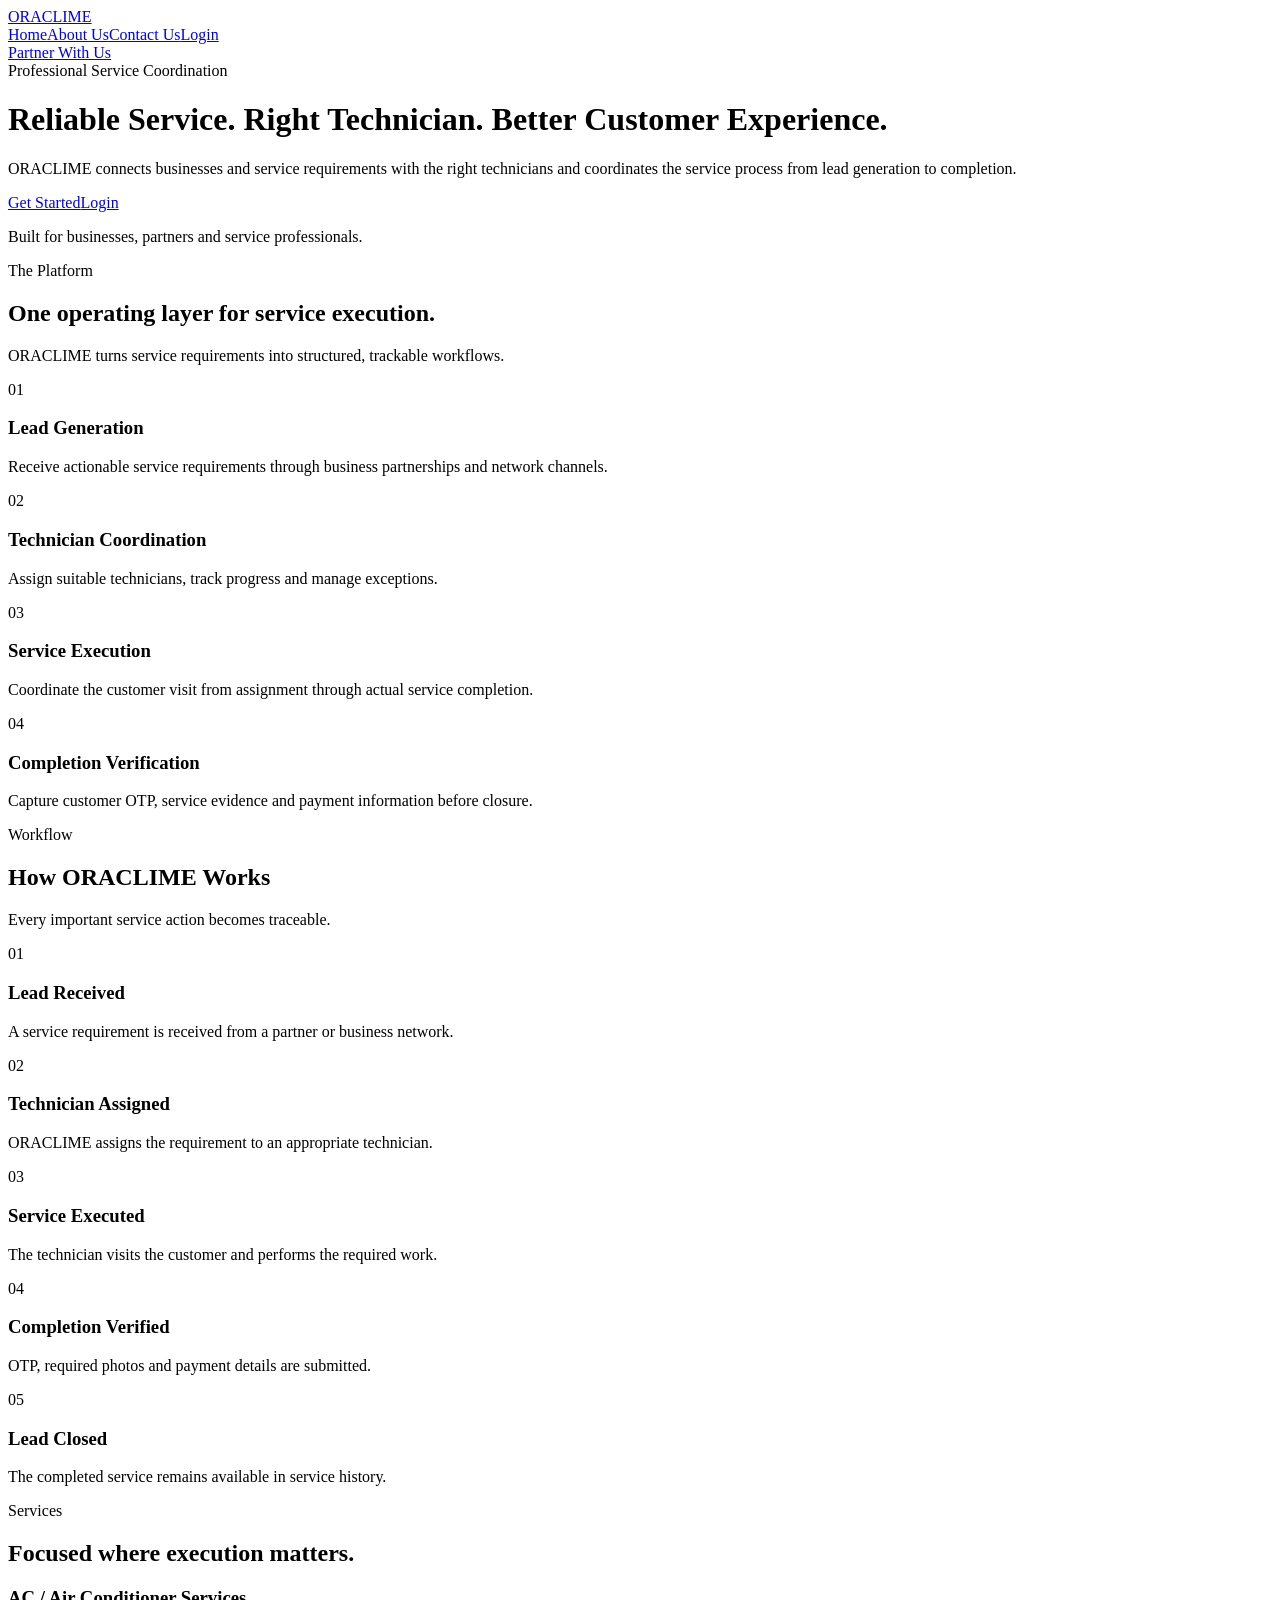
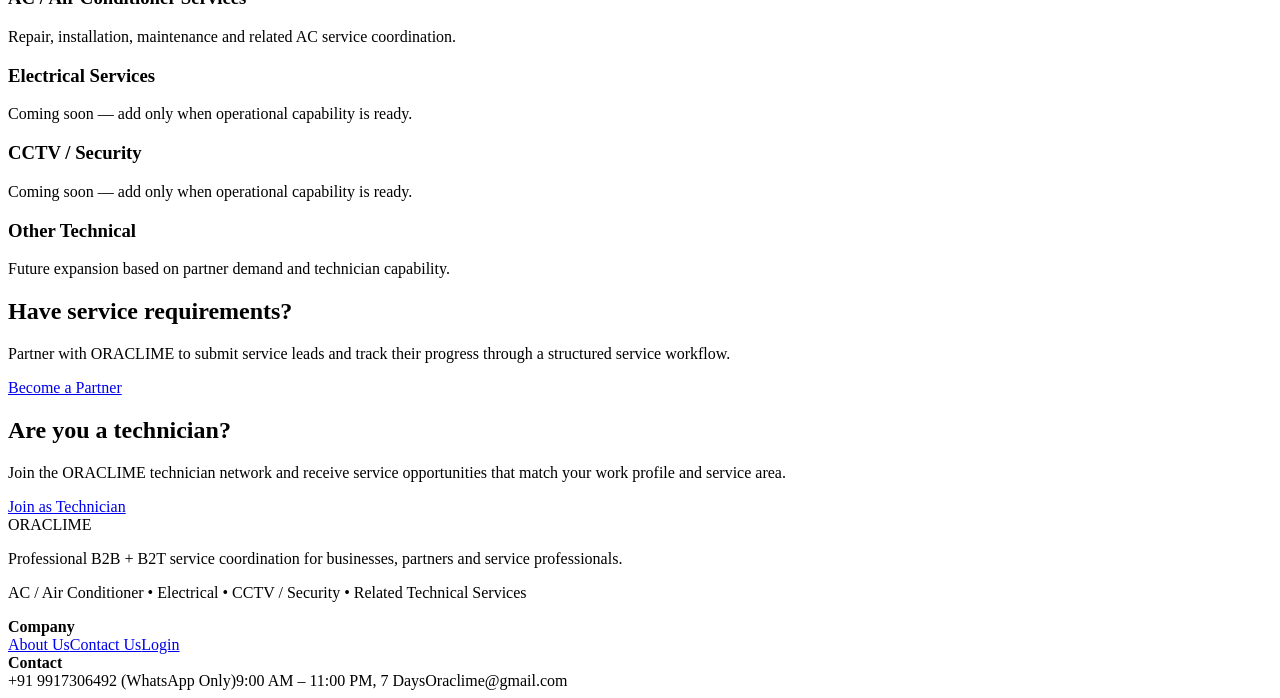
==== index.html @ 682b7653 "Add files via upload" ====
<!doctype html><html lang="en"><head><meta charset="utf-8"><meta name="viewport" content="width=device-width,initial-scale=1"><title>ORACLIME — Professional Service Coordination</title><link rel="stylesheet" href="assets/style.css"></head><body><div class="navwrap"><div class="container nav">
<a class="logo" href="index.html">ORACLIME</a>
<div class="navlinks">
<a href="index.html">Home</a><a href="about.html">About Us</a><a href="contact.html">Contact Us</a><a href="login.html">Login</a>
</div><a class="navcta" href="contact.html">Partner With Us</a>
</div></div>
<header class="hero"><div class="container"><div class="eyebrow">Professional Service Coordination</div><h1>Reliable Service. Right Technician. Better Customer Experience.</h1><p>ORACLIME connects businesses and service requirements with the right technicians and coordinates the service process from lead generation to completion.</p><div class="actions"><a class="btn primary" href="contact.html">Get Started</a><a class="btn secondary" href="login.html">Login</a></div><p class="small">Built for businesses, partners and service professionals.</p></div></header>
<section><div class="container"><div class="sectionhead"><div class="eyebrow">The Platform</div><h2>One operating layer for service execution.</h2><p>ORACLIME turns service requirements into structured, trackable workflows.</p></div><div class="grid g4">
<div class="card"><div class="number">01</div><h3>Lead Generation</h3><p>Receive actionable service requirements through business partnerships and network channels.</p></div>
<div class="card"><div class="number">02</div><h3>Technician Coordination</h3><p>Assign suitable technicians, track progress and manage exceptions.</p></div>
<div class="card"><div class="number">03</div><h3>Service Execution</h3><p>Coordinate the customer visit from assignment through actual service completion.</p></div>
<div class="card"><div class="number">04</div><h3>Completion Verification</h3><p>Capture customer OTP, service evidence and payment information before closure.</p></div>
</div></div></section>
<section><div class="container"><div class="sectionhead"><div class="eyebrow">Workflow</div><h2>How ORACLIME Works</h2><p>Every important service action becomes traceable.</p></div><div class="flow">
<div class="card"><div class="number">01</div><h3>Lead Received</h3><p>A service requirement is received from a partner or business network.</p></div>
<div class="card"><div class="number">02</div><h3>Technician Assigned</h3><p>ORACLIME assigns the requirement to an appropriate technician.</p></div>
<div class="card"><div class="number">03</div><h3>Service Executed</h3><p>The technician visits the customer and performs the required work.</p></div>
<div class="card"><div class="number">04</div><h3>Completion Verified</h3><p>OTP, required photos and payment details are submitted.</p></div>
<div class="card"><div class="number">05</div><h3>Lead Closed</h3><p>The completed service remains available in service history.</p></div>
</div></div></section>
<section><div class="container"><div class="sectionhead"><div class="eyebrow">Services</div><h2>Focused where execution matters.</h2></div><div class="grid g4">
<div class="card"><h3>AC / Air Conditioner Services</h3><p>Repair, installation, maintenance and related AC service coordination.</p></div>
<div class="card"><h3>Electrical Services</h3><p class="small">Coming soon — add only when operational capability is ready.</p></div>
<div class="card"><h3>CCTV / Security</h3><p class="small">Coming soon — add only when operational capability is ready.</p></div>
<div class="card"><h3>Other Technical</h3><p class="small">Future expansion based on partner demand and technician capability.</p></div>
</div></div></section>
<section><div class="container"><div class="band"><h2>Have service requirements?</h2><p>Partner with ORACLIME to submit service leads and track their progress through a structured service workflow.</p><a class="btn primary" href="contact.html">Become a Partner</a></div></div></section>
<section><div class="container"><div class="band"><h2>Are you a technician?</h2><p>Join the ORACLIME technician network and receive service opportunities that match your work profile and service area.</p><a class="btn primary" href="contact.html">Join as Technician</a></div></div></section>
<footer><div class="container footgrid">
<div><div class="logo">ORACLIME</div><p>Professional B2B + B2T service coordination for businesses, partners and service professionals.</p><p class="small">AC / Air Conditioner • Electrical • CCTV / Security • Related Technical Services</p></div>
<div><strong>Company</strong><div class="footerlinks"><a href="about.html">About Us</a><a href="contact.html">Contact Us</a><a href="login.html">Login</a></div></div>
<div><strong>Contact</strong><div class="footerlinks"><span>+91 9917306492 (WhatsApp Only)</span><span>9:00 AM – 11:00 PM, 7 Days</span><span>Oraclime@gmail.com</span></div></div>
</div></footer><script src="assets/app.js"></script></body></html>
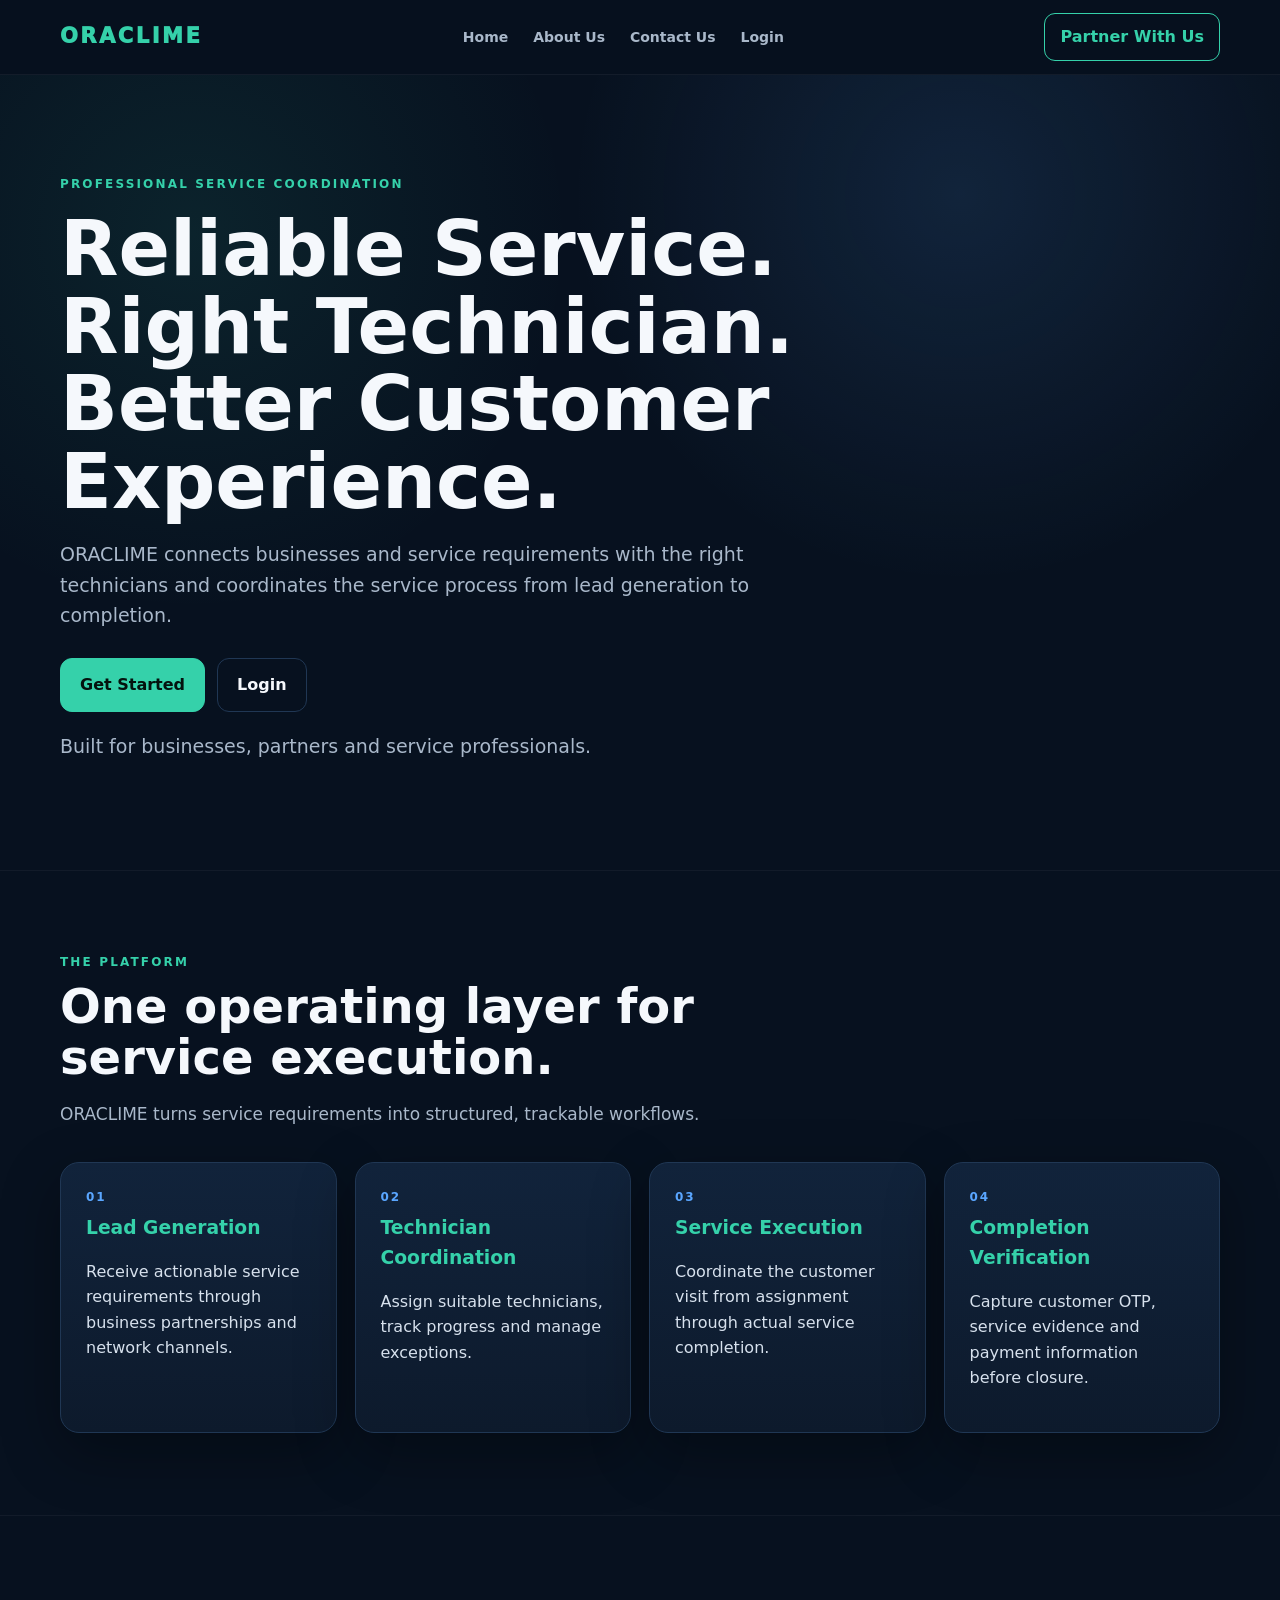
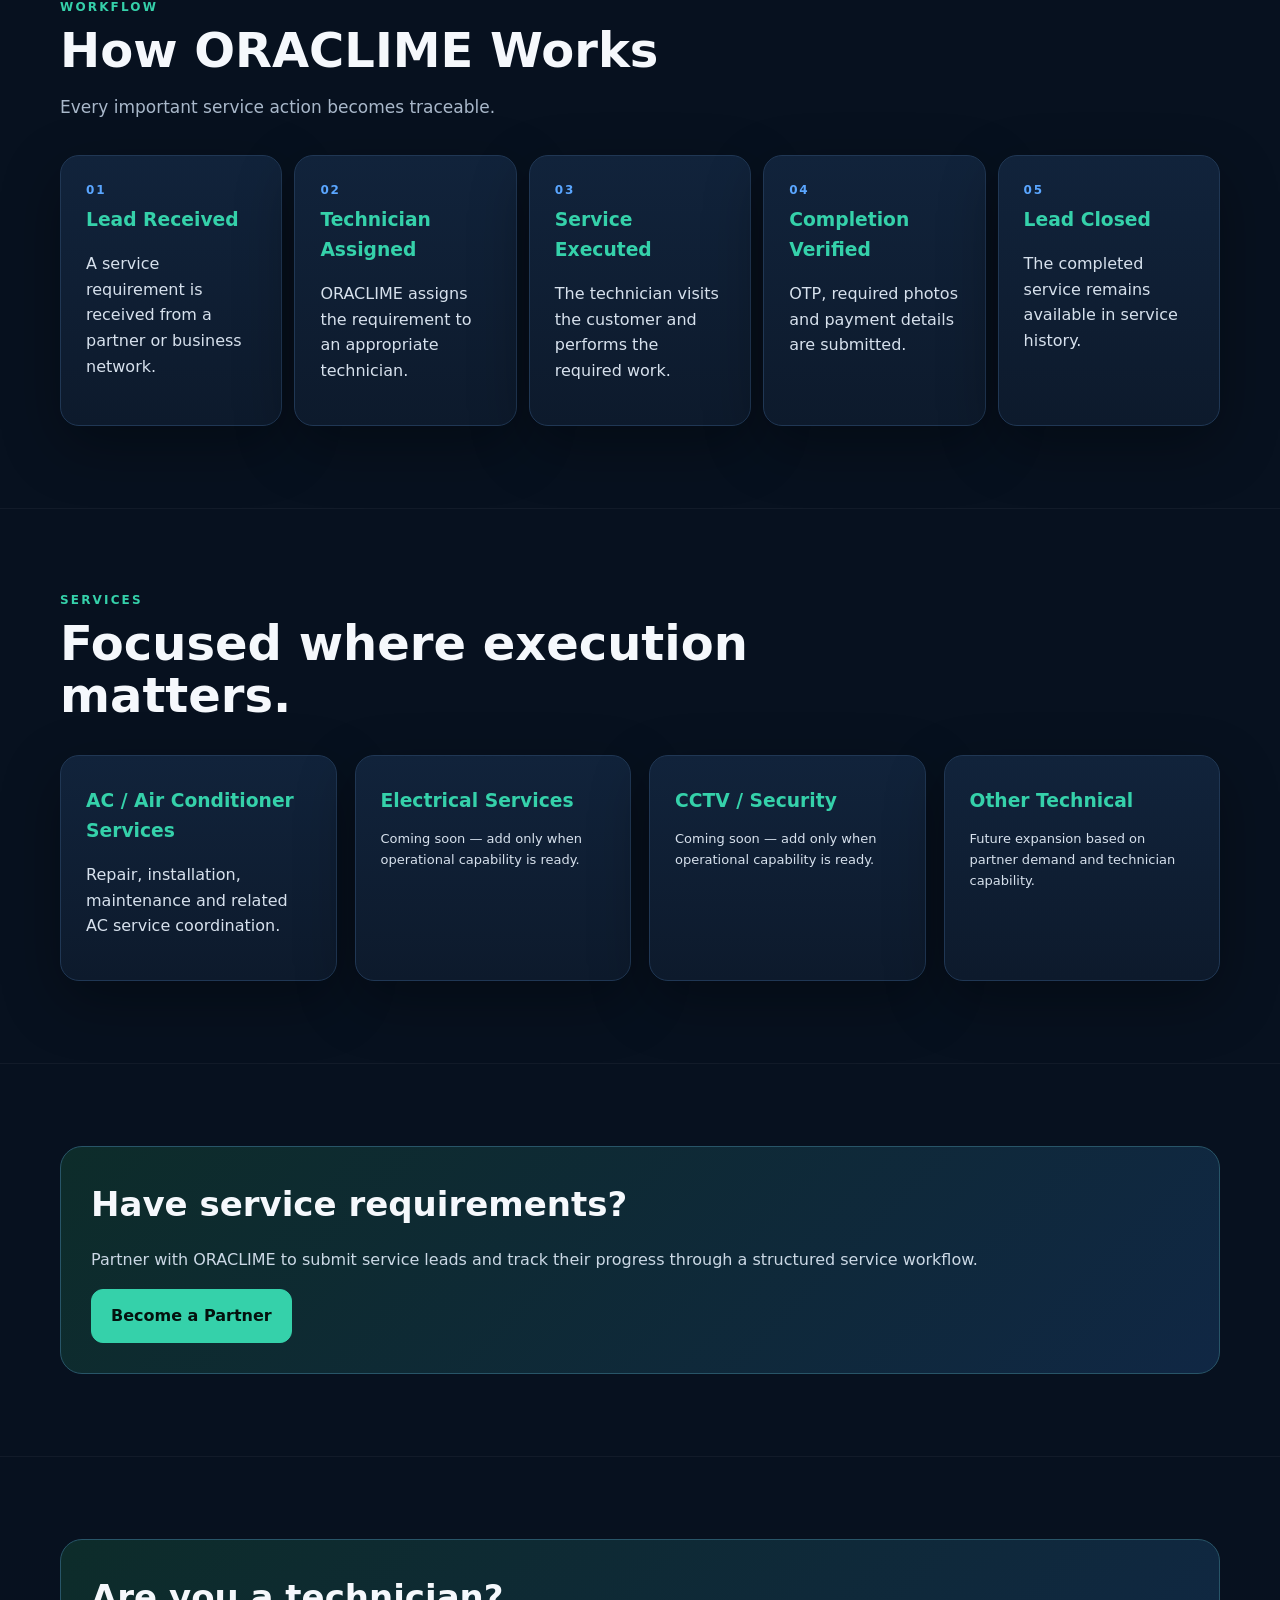
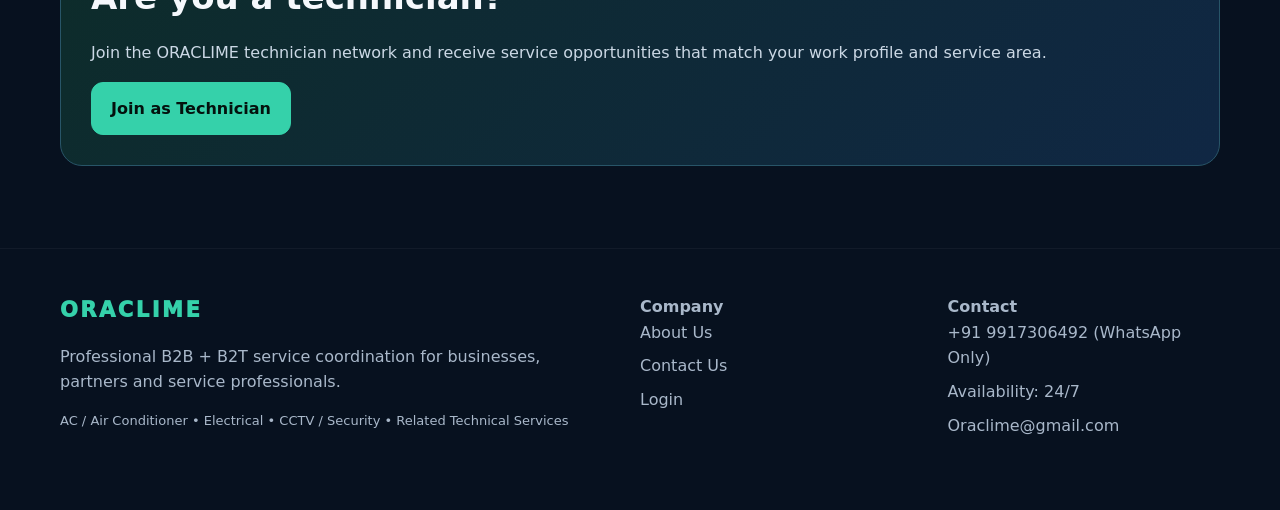
==== commit bead796f: "Update index.html" ====
--- a/index.html
+++ b/index.html
@@ -29,5 +29,5 @@
 <footer><div class="container footgrid">
 <div><div class="logo">ORACLIME</div><p>Professional B2B + B2T service coordination for businesses, partners and service professionals.</p><p class="small">AC / Air Conditioner • Electrical • CCTV / Security • Related Technical Services</p></div>
 <div><strong>Company</strong><div class="footerlinks"><a href="about.html">About Us</a><a href="contact.html">Contact Us</a><a href="login.html">Login</a></div></div>
-<div><strong>Contact</strong><div class="footerlinks"><span>+91 9917306492 (WhatsApp Only)</span><span>9:00 AM – 11:00 PM, 7 Days</span><span>Oraclime@gmail.com</span></div></div>
-</div></footer><script src="assets/app.js"></script></body></html>+<div><strong>Contact</strong><div class="footerlinks"><span>+91 9917306492 (WhatsApp Only)</span><span>Availability: 24/7 </span><span>Oraclime@gmail.com</span></div></div>
+</div></footer><script src="assets/app.js"></script></body></html>
--- a/assets/style.css
+++ b/assets/style.css
@@ -0,0 +1,16 @@
+
+:root{--bg:#07111f;--surface:#0d1a2c;--surface2:#11233b;--text:#f5f8fc;--muted:#a9b8ca;--green:#35d1aa;--blue:#5aa6ff;--line:#203754;--danger:#ff7474;--shadow:0 20px 60px #0005}
+*{box-sizing:border-box}html{scroll-behavior:smooth}body{margin:0;background:var(--bg);color:var(--text);font-family:Inter,ui-sans-serif,system-ui,-apple-system,Segoe UI,Roboto,Arial,sans-serif;line-height:1.6}a{text-decoration:none;color:inherit}img{max-width:100%}
+.container{width:min(1160px,calc(100% - 40px));margin:auto}.nav{height:74px;display:flex;align-items:center;justify-content:space-between;gap:24px}.navwrap{position:sticky;top:0;z-index:50;background:#07111fee;backdrop-filter:blur(16px);border-bottom:1px solid #ffffff0d}.logo{font-size:21px;font-weight:950;letter-spacing:.12em;color:var(--green)}.navlinks{display:flex;gap:25px;color:var(--muted);font-size:14px;font-weight:650}.navlinks a:hover,.active{color:var(--text)}.navcta{padding:10px 15px;border:1px solid var(--green);border-radius:11px;color:var(--green);font-weight:800}
+.hero{padding:100px 0 90px;background:radial-gradient(circle at 75% 15%,#5aa6ff20,transparent 33%),radial-gradient(circle at 15% 20%,#35d1aa18,transparent 30%)}.eyebrow{font-size:12px;letter-spacing:.18em;text-transform:uppercase;color:var(--green);font-weight:900}.hero h1{font-size:clamp(44px,7vw,76px);line-height:1.02;max-width:930px;margin:16px 0}.hero p{max-width:780px;color:var(--muted);font-size:19px}.actions{display:flex;gap:12px;flex-wrap:wrap;margin-top:28px}.btn{display:inline-flex;align-items:center;justify-content:center;padding:13px 19px;border-radius:12px;border:1px solid var(--line);font-weight:850}.btn.primary{background:var(--green);color:#04120e;border-color:var(--green)}.btn.secondary{background:transparent}
+section{padding:82px 0;border-top:1px solid #ffffff0b}.sectionhead{max-width:760px;margin-bottom:34px}.sectionhead h2{font-size:clamp(31px,4vw,48px);line-height:1.08;margin:8px 0}.sectionhead p{color:var(--muted);font-size:17px}.grid{display:grid;gap:18px}.g2{grid-template-columns:repeat(2,1fr)}.g3{grid-template-columns:repeat(3,1fr)}.g4{grid-template-columns:repeat(4,1fr)}
+.card{background:linear-gradient(180deg,var(--surface2),var(--surface));border:1px solid var(--line);border-radius:19px;padding:25px;box-shadow:var(--shadow)}.card h3{margin:5px 0 10px;color:var(--green)}.card p,.card li{color:#d7e1ed}.number{color:var(--blue);font-size:12px;font-weight:900;letter-spacing:.15em}.pill{display:inline-block;padding:7px 10px;border:1px solid var(--line);border-radius:999px;color:#dce7f2;font-size:12px;margin:4px}
+.flow{display:grid;grid-template-columns:repeat(5,1fr);gap:12px}.flow .card{min-height:215px}
+.band{padding:30px;border:1px solid #285568;border-radius:22px;background:linear-gradient(135deg,#0d2c2a,#102744)}
+.band h2{margin:0 0 8px;font-size:34px}.band p{color:#cbd8e5}
+form{display:grid;gap:15px}.field{display:grid;gap:7px}.field label{font-weight:750;font-size:14px}.field input,.field textarea,.field select{width:100%;padding:13px 14px;border:1px solid var(--line);border-radius:11px;background:#091627;color:var(--text);outline:none}.field textarea{min-height:140px;resize:vertical}.field input:focus,.field textarea:focus,.field select:focus{border-color:var(--green)}
+.notice{display:none;margin-top:15px;padding:13px;border-radius:10px}.notice.success{background:#10352d;color:#aaf2df}.notice.error{background:#3b1b22;color:#ffc0c0}
+footer{padding:45px 0 65px;border-top:1px solid #ffffff0b;color:var(--muted)}.footgrid{display:grid;grid-template-columns:2fr 1fr 1fr;gap:35px}.footerlinks{display:grid;gap:8px}.small{font-size:13px;color:var(--muted)}
+.dashboard{min-height:calc(100vh - 74px);padding:55px 0}.dashnav{display:flex;gap:10px;flex-wrap:wrap;margin-bottom:25px}.dashnav button{background:var(--surface);border:1px solid var(--line);color:var(--muted);padding:10px 13px;border-radius:10px;cursor:pointer}.dashnav button.active{color:var(--text);border-color:var(--green)}.metric{font-size:32px;font-weight:900}.status{font-weight:850;color:var(--green)}
+@media(max-width:900px){.g4,.flow{grid-template-columns:1fr 1fr}.g3{grid-template-columns:1fr 1fr}.navlinks{display:none}.footgrid{grid-template-columns:1fr 1fr}}
+@media(max-width:600px){.container{width:min(100% - 28px,1160px)}.g2,.g3,.g4,.flow{grid-template-columns:1fr}.hero{padding:72px 0}.hero h1{font-size:45px}section{padding:60px 0}.footgrid{grid-template-columns:1fr}.card{padding:20px}}
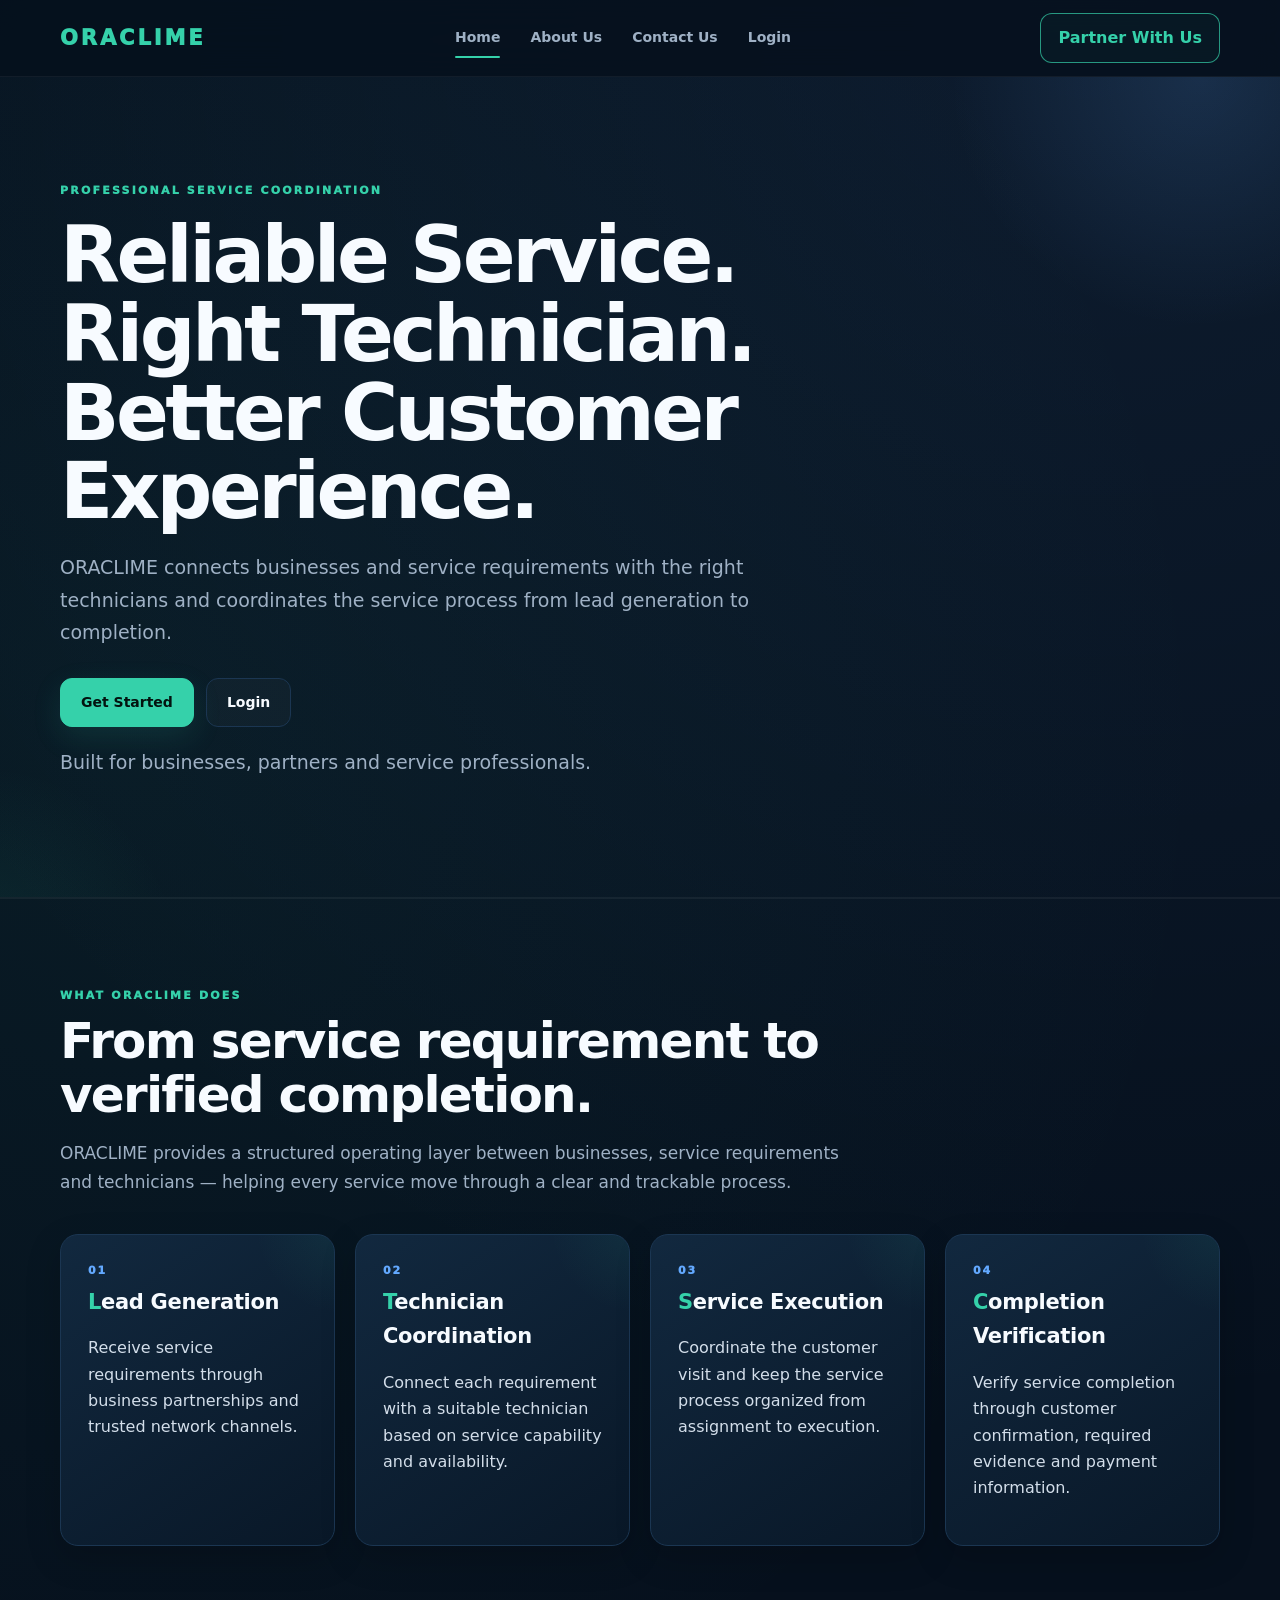
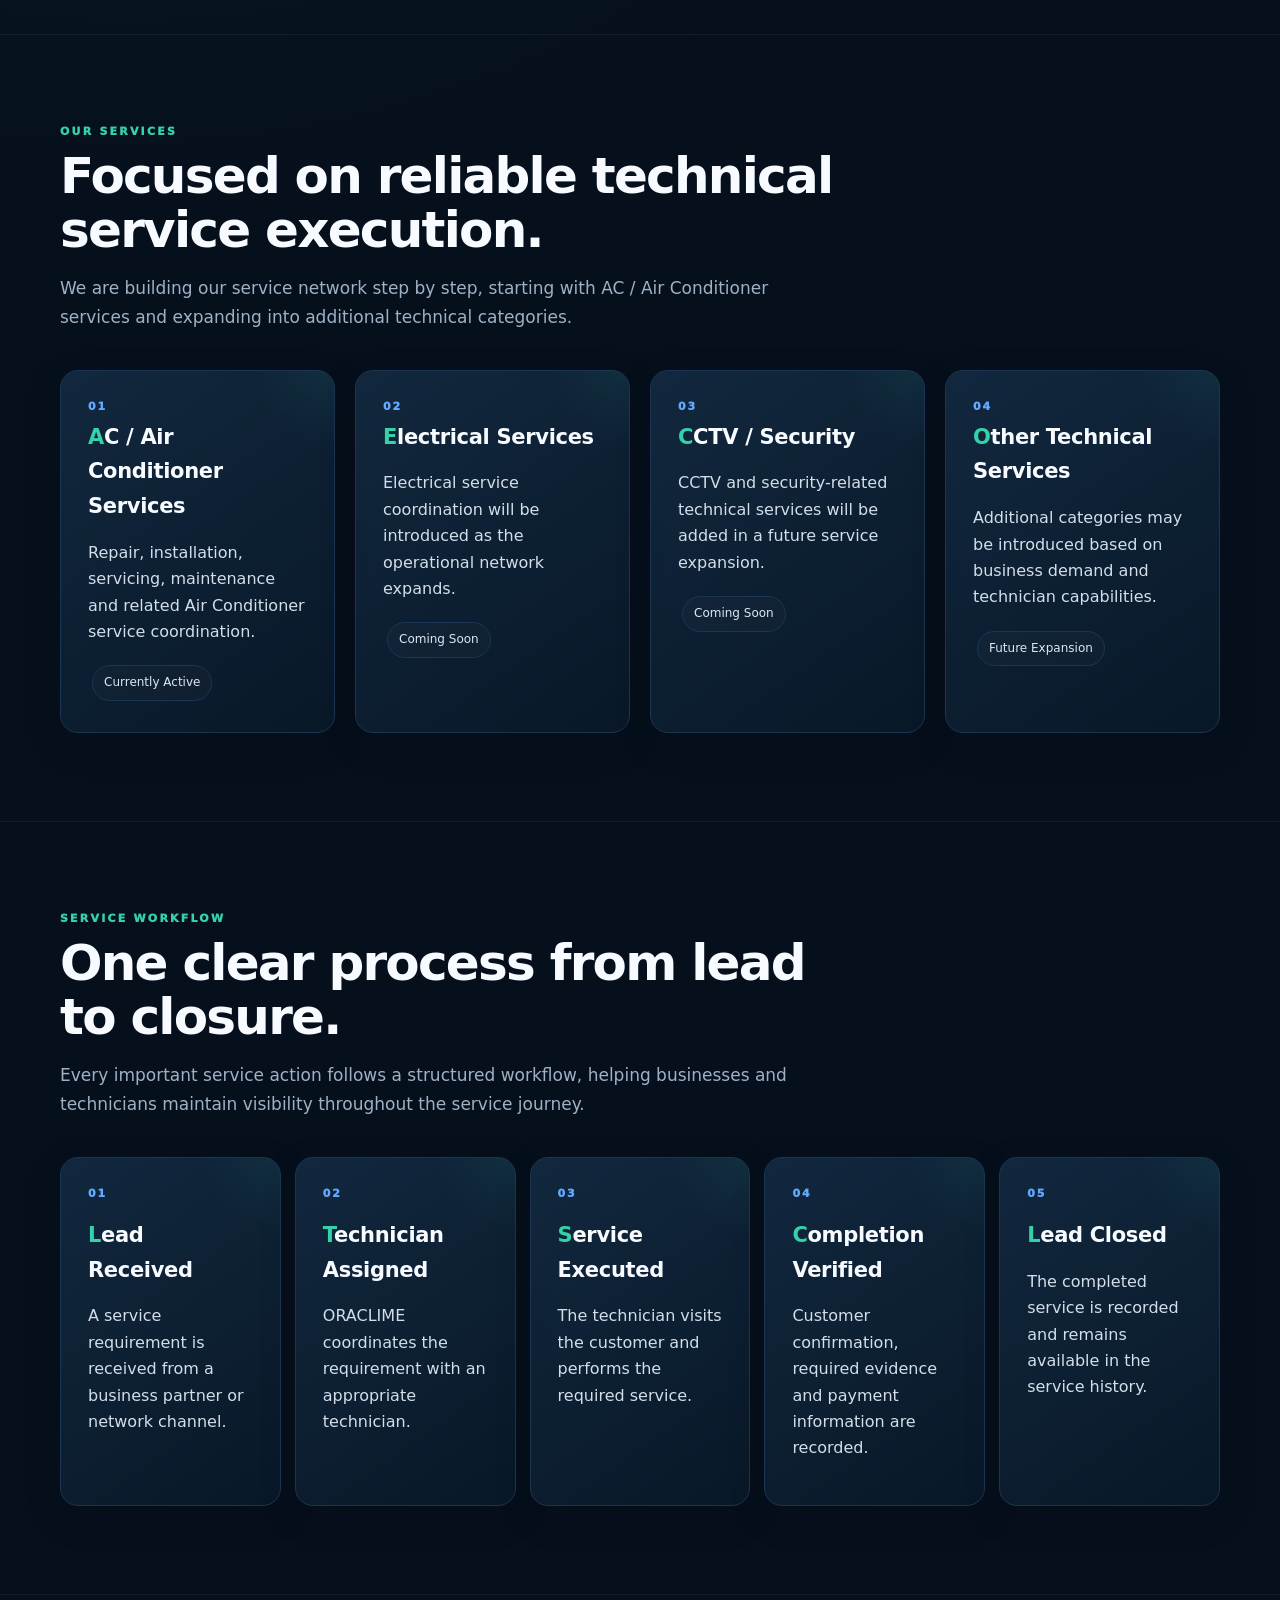
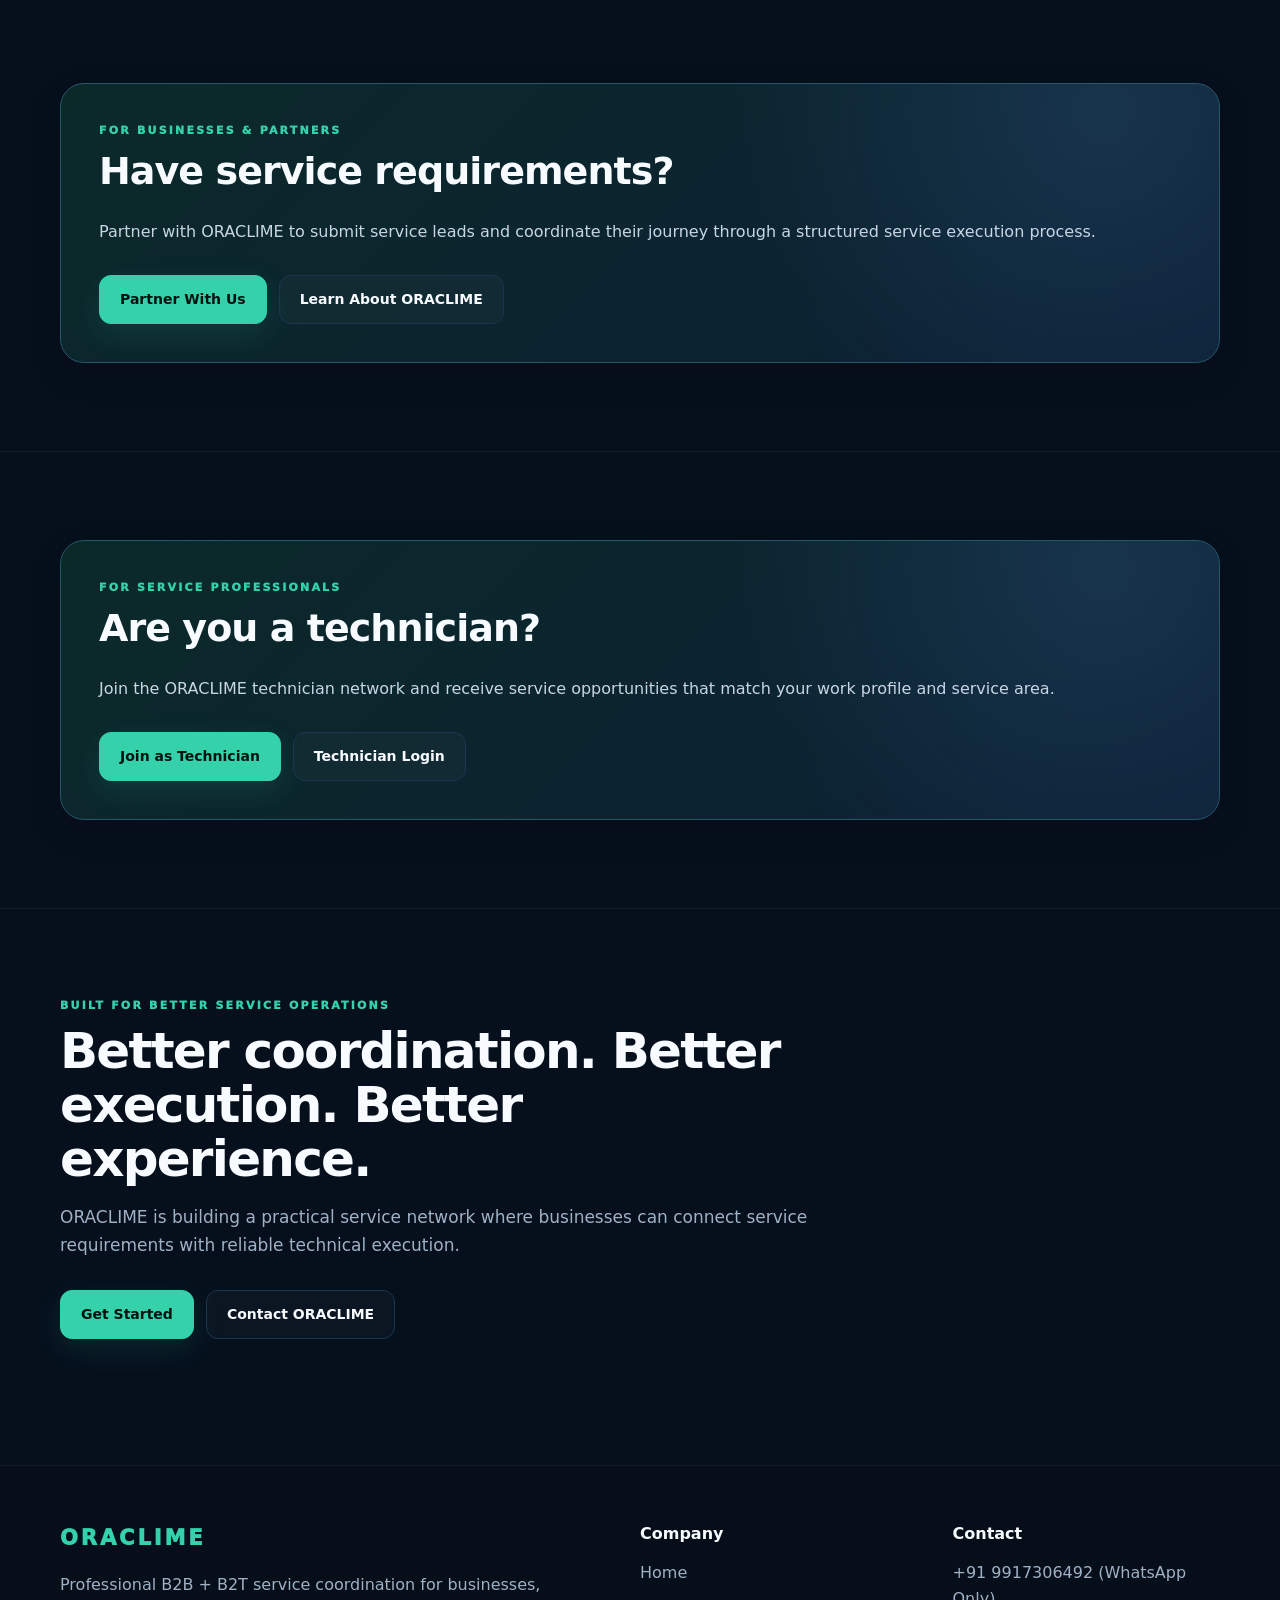
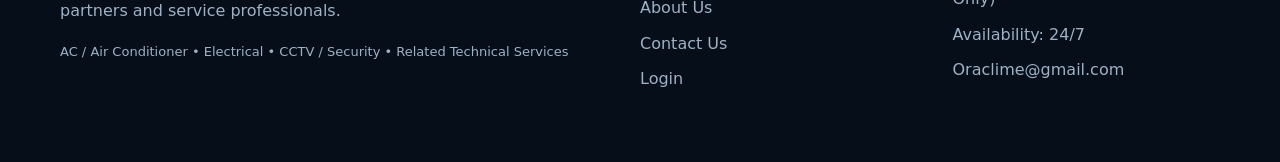
==== commit 13e2fba9: "Update index.html" ====
--- a/index.html
+++ b/index.html
@@ -1,33 +1,446 @@
-<!doctype html><html lang="en"><head><meta charset="utf-8"><meta name="viewport" content="width=device-width,initial-scale=1"><title>ORACLIME — Professional Service Coordination</title><link rel="stylesheet" href="assets/style.css"></head><body><div class="navwrap"><div class="container nav">
-<a class="logo" href="index.html">ORACLIME</a>
-<div class="navlinks">
-<a href="index.html">Home</a><a href="about.html">About Us</a><a href="contact.html">Contact Us</a><a href="login.html">Login</a>
-</div><a class="navcta" href="contact.html">Partner With Us</a>
-</div></div>
-<header class="hero"><div class="container"><div class="eyebrow">Professional Service Coordination</div><h1>Reliable Service. Right Technician. Better Customer Experience.</h1><p>ORACLIME connects businesses and service requirements with the right technicians and coordinates the service process from lead generation to completion.</p><div class="actions"><a class="btn primary" href="contact.html">Get Started</a><a class="btn secondary" href="login.html">Login</a></div><p class="small">Built for businesses, partners and service professionals.</p></div></header>
-<section><div class="container"><div class="sectionhead"><div class="eyebrow">The Platform</div><h2>One operating layer for service execution.</h2><p>ORACLIME turns service requirements into structured, trackable workflows.</p></div><div class="grid g4">
-<div class="card"><div class="number">01</div><h3>Lead Generation</h3><p>Receive actionable service requirements through business partnerships and network channels.</p></div>
-<div class="card"><div class="number">02</div><h3>Technician Coordination</h3><p>Assign suitable technicians, track progress and manage exceptions.</p></div>
-<div class="card"><div class="number">03</div><h3>Service Execution</h3><p>Coordinate the customer visit from assignment through actual service completion.</p></div>
-<div class="card"><div class="number">04</div><h3>Completion Verification</h3><p>Capture customer OTP, service evidence and payment information before closure.</p></div>
-</div></div></section>
-<section><div class="container"><div class="sectionhead"><div class="eyebrow">Workflow</div><h2>How ORACLIME Works</h2><p>Every important service action becomes traceable.</p></div><div class="flow">
-<div class="card"><div class="number">01</div><h3>Lead Received</h3><p>A service requirement is received from a partner or business network.</p></div>
-<div class="card"><div class="number">02</div><h3>Technician Assigned</h3><p>ORACLIME assigns the requirement to an appropriate technician.</p></div>
-<div class="card"><div class="number">03</div><h3>Service Executed</h3><p>The technician visits the customer and performs the required work.</p></div>
-<div class="card"><div class="number">04</div><h3>Completion Verified</h3><p>OTP, required photos and payment details are submitted.</p></div>
-<div class="card"><div class="number">05</div><h3>Lead Closed</h3><p>The completed service remains available in service history.</p></div>
-</div></div></section>
-<section><div class="container"><div class="sectionhead"><div class="eyebrow">Services</div><h2>Focused where execution matters.</h2></div><div class="grid g4">
-<div class="card"><h3>AC / Air Conditioner Services</h3><p>Repair, installation, maintenance and related AC service coordination.</p></div>
-<div class="card"><h3>Electrical Services</h3><p class="small">Coming soon — add only when operational capability is ready.</p></div>
-<div class="card"><h3>CCTV / Security</h3><p class="small">Coming soon — add only when operational capability is ready.</p></div>
-<div class="card"><h3>Other Technical</h3><p class="small">Future expansion based on partner demand and technician capability.</p></div>
-</div></div></section>
-<section><div class="container"><div class="band"><h2>Have service requirements?</h2><p>Partner with ORACLIME to submit service leads and track their progress through a structured service workflow.</p><a class="btn primary" href="contact.html">Become a Partner</a></div></div></section>
-<section><div class="container"><div class="band"><h2>Are you a technician?</h2><p>Join the ORACLIME technician network and receive service opportunities that match your work profile and service area.</p><a class="btn primary" href="contact.html">Join as Technician</a></div></div></section>
-<footer><div class="container footgrid">
-<div><div class="logo">ORACLIME</div><p>Professional B2B + B2T service coordination for businesses, partners and service professionals.</p><p class="small">AC / Air Conditioner • Electrical • CCTV / Security • Related Technical Services</p></div>
-<div><strong>Company</strong><div class="footerlinks"><a href="about.html">About Us</a><a href="contact.html">Contact Us</a><a href="login.html">Login</a></div></div>
-<div><strong>Contact</strong><div class="footerlinks"><span>+91 9917306492 (WhatsApp Only)</span><span>Availability: 24/7 </span><span>Oraclime@gmail.com</span></div></div>
-</div></footer><script src="assets/app.js"></script></body></html>
+<!doctype html>
+<html lang="en">
+<head>
+  <meta charset="utf-8">
+  <meta name="viewport" content="width=device-width,initial-scale=1">
+  <meta name="description" content="ORACLIME connects businesses and service requirements with the right technicians and coordinates service execution from lead generation to completion.">
+  <title>ORACLIME — Professional Service Coordination</title>
+  <link rel="stylesheet" href="assets/style.css">
+</head>
+
+<body>
+
+  <!-- Navigation -->
+  <div class="navwrap">
+    <div class="container nav">
+
+      <a class="logo" href="index.html">ORACLIME</a>
+
+      <div class="navlinks">
+        <a class="active" href="index.html">Home</a>
+        <a href="about.html">About Us</a>
+        <a href="contact.html">Contact Us</a>
+        <a href="login.html">Login</a>
+      </div>
+
+      <a class="navcta" href="contact.html">Partner With Us</a>
+
+    </div>
+  </div>
+
+
+  <!-- Hero -->
+  <header class="hero">
+    <div class="container">
+
+      <div class="eyebrow">Professional Service Coordination</div>
+
+      <h1>
+        Reliable Service.<br>
+        Right Technician.<br>
+        Better Customer Experience.
+      </h1>
+
+      <p>
+        ORACLIME connects businesses and service requirements with the right
+        technicians and coordinates the service process from lead generation
+        to completion.
+      </p>
+
+      <div class="actions">
+        <a class="btn primary" href="contact.html">Get Started</a>
+        <a class="btn secondary" href="login.html">Login</a>
+      </div>
+
+      <p class="small">
+        Built for businesses, partners and service professionals.
+      </p>
+
+    </div>
+  </header>
+
+
+  <!-- Service Positioning -->
+  <section>
+    <div class="container">
+
+      <div class="sectionhead">
+        <div class="eyebrow">What ORACLIME Does</div>
+
+        <h2>
+          From service requirement to verified completion.
+        </h2>
+
+        <p>
+          ORACLIME provides a structured operating layer between businesses,
+          service requirements and technicians — helping every service move
+          through a clear and trackable process.
+        </p>
+      </div>
+
+      <div class="grid g4">
+
+        <div class="card">
+          <div class="number">01</div>
+          <h3>Lead Generation</h3>
+          <p>
+            Receive service requirements through business partnerships
+            and trusted network channels.
+          </p>
+        </div>
+
+        <div class="card">
+          <div class="number">02</div>
+          <h3>Technician Coordination</h3>
+          <p>
+            Connect each requirement with a suitable technician based on
+            service capability and availability.
+          </p>
+        </div>
+
+        <div class="card">
+          <div class="number">03</div>
+          <h3>Service Execution</h3>
+          <p>
+            Coordinate the customer visit and keep the service process
+            organized from assignment to execution.
+          </p>
+        </div>
+
+        <div class="card">
+          <div class="number">04</div>
+          <h3>Completion Verification</h3>
+          <p>
+            Verify service completion through customer confirmation,
+            required evidence and payment information.
+          </p>
+        </div>
+
+      </div>
+
+    </div>
+  </section>
+
+
+  <!-- Services -->
+  <section>
+    <div class="container">
+
+      <div class="sectionhead">
+        <div class="eyebrow">Our Services</div>
+
+        <h2>
+          Focused on reliable technical service execution.
+        </h2>
+
+        <p>
+          We are building our service network step by step, starting with
+          AC / Air Conditioner services and expanding into additional
+          technical categories.
+        </p>
+      </div>
+
+      <div class="grid g4">
+
+        <div class="card">
+          <div class="number">01</div>
+
+          <h3>AC / Air Conditioner Services</h3>
+
+          <p>
+            Repair, installation, servicing, maintenance and related
+            Air Conditioner service coordination.
+          </p>
+
+          <span class="pill">Currently Active</span>
+        </div>
+
+
+        <div class="card">
+          <div class="number">02</div>
+
+          <h3>Electrical Services</h3>
+
+          <p>
+            Electrical service coordination will be introduced as the
+            operational network expands.
+          </p>
+
+          <span class="pill">Coming Soon</span>
+        </div>
+
+
+        <div class="card">
+          <div class="number">03</div>
+
+          <h3>CCTV / Security</h3>
+
+          <p>
+            CCTV and security-related technical services will be added
+            in a future service expansion.
+          </p>
+
+          <span class="pill">Coming Soon</span>
+        </div>
+
+
+        <div class="card">
+          <div class="number">04</div>
+
+          <h3>Other Technical Services</h3>
+
+          <p>
+            Additional categories may be introduced based on business
+            demand and technician capabilities.
+          </p>
+
+          <span class="pill">Future Expansion</span>
+        </div>
+
+      </div>
+
+    </div>
+  </section>
+
+
+  <!-- Workflow -->
+  <section>
+    <div class="container">
+
+      <div class="sectionhead">
+        <div class="eyebrow">Service Workflow</div>
+
+        <h2>
+          One clear process from lead to closure.
+        </h2>
+
+        <p>
+          Every important service action follows a structured workflow,
+          helping businesses and technicians maintain visibility throughout
+          the service journey.
+        </p>
+      </div>
+
+      <div class="flow">
+
+        <div class="card">
+          <div class="number">01</div>
+
+          <h3>Lead Received</h3>
+
+          <p>
+            A service requirement is received from a business partner
+            or network channel.
+          </p>
+        </div>
+
+
+        <div class="card">
+          <div class="number">02</div>
+
+          <h3>Technician Assigned</h3>
+
+          <p>
+            ORACLIME coordinates the requirement with an appropriate
+            technician.
+          </p>
+        </div>
+
+
+        <div class="card">
+          <div class="number">03</div>
+
+          <h3>Service Executed</h3>
+
+          <p>
+            The technician visits the customer and performs the
+            required service.
+          </p>
+        </div>
+
+
+        <div class="card">
+          <div class="number">04</div>
+
+          <h3>Completion Verified</h3>
+
+          <p>
+            Customer confirmation, required evidence and payment
+            information are recorded.
+          </p>
+        </div>
+
+
+        <div class="card">
+          <div class="number">05</div>
+
+          <h3>Lead Closed</h3>
+
+          <p>
+            The completed service is recorded and remains available
+            in the service history.
+          </p>
+        </div>
+
+      </div>
+
+    </div>
+  </section>
+
+
+  <!-- Business CTA -->
+  <section>
+    <div class="container">
+
+      <div class="band">
+
+        <div class="eyebrow">For Businesses & Partners</div>
+
+        <h2>
+          Have service requirements?
+        </h2>
+
+        <p>
+          Partner with ORACLIME to submit service leads and coordinate
+          their journey through a structured service execution process.
+        </p>
+
+        <div class="actions">
+          <a class="btn primary" href="contact.html">
+            Partner With Us
+          </a>
+
+          <a class="btn secondary" href="about.html">
+            Learn About ORACLIME
+          </a>
+        </div>
+
+      </div>
+
+    </div>
+  </section>
+
+
+  <!-- Technician CTA -->
+  <section>
+    <div class="container">
+
+      <div class="band">
+
+        <div class="eyebrow">For Service Professionals</div>
+
+        <h2>
+          Are you a technician?
+        </h2>
+
+        <p>
+          Join the ORACLIME technician network and receive service
+          opportunities that match your work profile and service area.
+        </p>
+
+        <div class="actions">
+          <a class="btn primary" href="contact.html">
+            Join as Technician
+          </a>
+
+          <a class="btn secondary" href="login.html">
+            Technician Login
+          </a>
+        </div>
+
+      </div>
+
+    </div>
+  </section>
+
+
+  <!-- Final CTA -->
+  <section>
+    <div class="container">
+
+      <div class="sectionhead">
+
+        <div class="eyebrow">Built for Better Service Operations</div>
+
+        <h2>
+          Better coordination. Better execution. Better experience.
+        </h2>
+
+        <p>
+          ORACLIME is building a practical service network where businesses
+          can connect service requirements with reliable technical execution.
+        </p>
+
+        <div class="actions">
+          <a class="btn primary" href="contact.html">
+            Get Started
+          </a>
+
+          <a class="btn secondary" href="contact.html">
+            Contact ORACLIME
+          </a>
+        </div>
+
+      </div>
+
+    </div>
+  </section>
+
+
+  <!-- Footer -->
+  <footer>
+
+    <div class="container footgrid">
+
+      <div>
+
+        <div class="logo">ORACLIME</div>
+
+        <p>
+          Professional B2B + B2T service coordination for businesses,
+          partners and service professionals.
+        </p>
+
+        <p class="small">
+          AC / Air Conditioner • Electrical • CCTV / Security
+          • Related Technical Services
+        </p>
+
+      </div>
+
+
+      <div>
+
+        <strong>Company</strong>
+
+        <div class="footerlinks">
+          <a href="index.html">Home</a>
+          <a href="about.html">About Us</a>
+          <a href="contact.html">Contact Us</a>
+          <a href="login.html">Login</a>
+        </div>
+
+      </div>
+
+
+      <div>
+
+        <strong>Contact</strong>
+
+        <div class="footerlinks">
+          <span>+91 9917306492 (WhatsApp Only)</span>
+          <span>Availability: 24/7</span>
+          <span>Oraclime@gmail.com</span>
+        </div>
+
+      </div>
+
+    </div>
+
+  </footer>
+
+
+  <script src="assets/app.js"></script>
+
+</body>
+</html>
--- a/assets/style.css
+++ b/assets/style.css
@@ -1,16 +1,812 @@
-
-:root{--bg:#07111f;--surface:#0d1a2c;--surface2:#11233b;--text:#f5f8fc;--muted:#a9b8ca;--green:#35d1aa;--blue:#5aa6ff;--line:#203754;--danger:#ff7474;--shadow:0 20px 60px #0005}
-*{box-sizing:border-box}html{scroll-behavior:smooth}body{margin:0;background:var(--bg);color:var(--text);font-family:Inter,ui-sans-serif,system-ui,-apple-system,Segoe UI,Roboto,Arial,sans-serif;line-height:1.6}a{text-decoration:none;color:inherit}img{max-width:100%}
-.container{width:min(1160px,calc(100% - 40px));margin:auto}.nav{height:74px;display:flex;align-items:center;justify-content:space-between;gap:24px}.navwrap{position:sticky;top:0;z-index:50;background:#07111fee;backdrop-filter:blur(16px);border-bottom:1px solid #ffffff0d}.logo{font-size:21px;font-weight:950;letter-spacing:.12em;color:var(--green)}.navlinks{display:flex;gap:25px;color:var(--muted);font-size:14px;font-weight:650}.navlinks a:hover,.active{color:var(--text)}.navcta{padding:10px 15px;border:1px solid var(--green);border-radius:11px;color:var(--green);font-weight:800}
-.hero{padding:100px 0 90px;background:radial-gradient(circle at 75% 15%,#5aa6ff20,transparent 33%),radial-gradient(circle at 15% 20%,#35d1aa18,transparent 30%)}.eyebrow{font-size:12px;letter-spacing:.18em;text-transform:uppercase;color:var(--green);font-weight:900}.hero h1{font-size:clamp(44px,7vw,76px);line-height:1.02;max-width:930px;margin:16px 0}.hero p{max-width:780px;color:var(--muted);font-size:19px}.actions{display:flex;gap:12px;flex-wrap:wrap;margin-top:28px}.btn{display:inline-flex;align-items:center;justify-content:center;padding:13px 19px;border-radius:12px;border:1px solid var(--line);font-weight:850}.btn.primary{background:var(--green);color:#04120e;border-color:var(--green)}.btn.secondary{background:transparent}
-section{padding:82px 0;border-top:1px solid #ffffff0b}.sectionhead{max-width:760px;margin-bottom:34px}.sectionhead h2{font-size:clamp(31px,4vw,48px);line-height:1.08;margin:8px 0}.sectionhead p{color:var(--muted);font-size:17px}.grid{display:grid;gap:18px}.g2{grid-template-columns:repeat(2,1fr)}.g3{grid-template-columns:repeat(3,1fr)}.g4{grid-template-columns:repeat(4,1fr)}
-.card{background:linear-gradient(180deg,var(--surface2),var(--surface));border:1px solid var(--line);border-radius:19px;padding:25px;box-shadow:var(--shadow)}.card h3{margin:5px 0 10px;color:var(--green)}.card p,.card li{color:#d7e1ed}.number{color:var(--blue);font-size:12px;font-weight:900;letter-spacing:.15em}.pill{display:inline-block;padding:7px 10px;border:1px solid var(--line);border-radius:999px;color:#dce7f2;font-size:12px;margin:4px}
-.flow{display:grid;grid-template-columns:repeat(5,1fr);gap:12px}.flow .card{min-height:215px}
-.band{padding:30px;border:1px solid #285568;border-radius:22px;background:linear-gradient(135deg,#0d2c2a,#102744)}
-.band h2{margin:0 0 8px;font-size:34px}.band p{color:#cbd8e5}
-form{display:grid;gap:15px}.field{display:grid;gap:7px}.field label{font-weight:750;font-size:14px}.field input,.field textarea,.field select{width:100%;padding:13px 14px;border:1px solid var(--line);border-radius:11px;background:#091627;color:var(--text);outline:none}.field textarea{min-height:140px;resize:vertical}.field input:focus,.field textarea:focus,.field select:focus{border-color:var(--green)}
-.notice{display:none;margin-top:15px;padding:13px;border-radius:10px}.notice.success{background:#10352d;color:#aaf2df}.notice.error{background:#3b1b22;color:#ffc0c0}
-footer{padding:45px 0 65px;border-top:1px solid #ffffff0b;color:var(--muted)}.footgrid{display:grid;grid-template-columns:2fr 1fr 1fr;gap:35px}.footerlinks{display:grid;gap:8px}.small{font-size:13px;color:var(--muted)}
-.dashboard{min-height:calc(100vh - 74px);padding:55px 0}.dashnav{display:flex;gap:10px;flex-wrap:wrap;margin-bottom:25px}.dashnav button{background:var(--surface);border:1px solid var(--line);color:var(--muted);padding:10px 13px;border-radius:10px;cursor:pointer}.dashnav button.active{color:var(--text);border-color:var(--green)}.metric{font-size:32px;font-weight:900}.status{font-weight:850;color:var(--green)}
-@media(max-width:900px){.g4,.flow{grid-template-columns:1fr 1fr}.g3{grid-template-columns:1fr 1fr}.navlinks{display:none}.footgrid{grid-template-columns:1fr 1fr}}
-@media(max-width:600px){.container{width:min(100% - 28px,1160px)}.g2,.g3,.g4,.flow{grid-template-columns:1fr}.hero{padding:72px 0}.hero h1{font-size:45px}section{padding:60px 0}.footgrid{grid-template-columns:1fr}.card{padding:20px}}
+:root{
+  --bg:#06101d;
+  --bg-soft:#091827;
+  --surface:#0c1b2d;
+  --surface-2:#10243a;
+  --surface-3:#132b43;
+
+  --text:#f7fbff;
+  --muted:#9fb1c5;
+  --muted-2:#71859c;
+
+  --green:#35d1aa;
+  --green-soft:#35d1aa18;
+  --blue:#63a9ff;
+  --blue-soft:#63a9ff16;
+
+  --line:#1b3652;
+  --line-soft:#ffffff0d;
+
+  --danger:#ff7474;
+  --shadow:0 24px 70px rgba(0,0,0,.28);
+  --shadow-soft:0 12px 35px rgba(0,0,0,.18);
+
+  --radius:18px;
+}
+
+*{
+  box-sizing:border-box;
+}
+
+html{
+  scroll-behavior:smooth;
+}
+
+body{
+  margin:0;
+  background:
+    radial-gradient(circle at 85% 0%,rgba(99,169,255,.08),transparent 28%),
+    radial-gradient(circle at 10% 15%,rgba(53,209,170,.06),transparent 25%),
+    var(--bg);
+  color:var(--text);
+  font-family:
+    Inter,
+    ui-sans-serif,
+    system-ui,
+    -apple-system,
+    BlinkMacSystemFont,
+    "Segoe UI",
+    Roboto,
+    Arial,
+    sans-serif;
+  line-height:1.65;
+  min-height:100vh;
+}
+
+a{
+  text-decoration:none;
+  color:inherit;
+}
+
+img{
+  max-width:100%;
+  display:block;
+}
+
+::selection{
+  background:var(--green);
+  color:#03130f;
+}
+
+
+/* =========================
+   CONTAINER
+========================= */
+
+.container{
+  width:min(1160px,calc(100% - 40px));
+  margin:auto;
+}
+
+
+/* =========================
+   NAVIGATION
+========================= */
+
+.navwrap{
+  position:sticky;
+  top:0;
+  z-index:100;
+  background:rgba(6,16,29,.82);
+  backdrop-filter:blur(18px);
+  -webkit-backdrop-filter:blur(18px);
+  border-bottom:1px solid var(--line-soft);
+}
+
+.nav{
+  min-height:76px;
+  display:flex;
+  align-items:center;
+  justify-content:space-between;
+  gap:25px;
+}
+
+.logo{
+  font-size:21px;
+  font-weight:950;
+  letter-spacing:.14em;
+  color:var(--green);
+  white-space:nowrap;
+}
+
+.navlinks{
+  display:flex;
+  align-items:center;
+  gap:30px;
+  color:var(--muted);
+  font-size:14px;
+  font-weight:700;
+}
+
+.navlinks a{
+  position:relative;
+  transition:.2s ease;
+}
+
+.navlinks a::after{
+  content:"";
+  position:absolute;
+  left:0;
+  bottom:-8px;
+  width:0;
+  height:2px;
+  border-radius:20px;
+  background:var(--green);
+  transition:.25s ease;
+}
+
+.navlinks a:hover{
+  color:var(--text);
+}
+
+.navlinks a:hover::after,
+.navlinks .active::after{
+  width:100%;
+}
+
+.navcta{
+  display:inline-flex;
+  align-items:center;
+  justify-content:center;
+  padding:11px 17px;
+  border:1px solid rgba(53,209,170,.7);
+  border-radius:12px;
+  color:var(--green);
+  font-weight:850;
+  background:rgba(53,209,170,.035);
+  transition:.2s ease;
+}
+
+.navcta:hover{
+  background:var(--green);
+  color:#04120e;
+  transform:translateY(-1px);
+  box-shadow:0 10px 28px rgba(53,209,170,.15);
+}
+
+
+/* =========================
+   HERO
+========================= */
+
+.hero{
+  position:relative;
+  overflow:hidden;
+  padding:105px 0 100px;
+  border-bottom:1px solid var(--line-soft);
+}
+
+.hero::before{
+  content:"";
+  position:absolute;
+  width:520px;
+  height:520px;
+  right:-180px;
+  top:-260px;
+  border-radius:50%;
+  background:radial-gradient(
+    circle,
+    rgba(99,169,255,.14),
+    transparent 68%
+  );
+  pointer-events:none;
+}
+
+.hero::after{
+  content:"";
+  position:absolute;
+  width:420px;
+  height:420px;
+  left:-230px;
+  bottom:-280px;
+  border-radius:50%;
+  background:radial-gradient(
+    circle,
+    rgba(53,209,170,.09),
+    transparent 68%
+  );
+  pointer-events:none;
+}
+
+.hero > .container{
+  position:relative;
+  z-index:1;
+}
+
+.eyebrow{
+  font-size:11px;
+  letter-spacing:.2em;
+  text-transform:uppercase;
+  color:var(--green);
+  font-weight:950;
+}
+
+.hero h1{
+  font-size:clamp(44px,6.8vw,78px);
+  line-height:1.01;
+  letter-spacing:-.045em;
+  max-width:950px;
+  margin:16px 0 20px;
+}
+
+.hero p{
+  max-width:780px;
+  color:var(--muted);
+  font-size:19px;
+  line-height:1.7;
+}
+
+
+/* =========================
+   BUTTONS
+========================= */
+
+.actions{
+  display:flex;
+  align-items:center;
+  gap:12px;
+  flex-wrap:wrap;
+  margin-top:30px;
+}
+
+.btn,
+.button{
+  display:inline-flex;
+  align-items:center;
+  justify-content:center;
+  min-height:48px;
+  padding:12px 20px;
+  border-radius:12px;
+  border:1px solid var(--line);
+  font-weight:850;
+  font-size:14px;
+  cursor:pointer;
+  transition:
+    transform .2s ease,
+    background .2s ease,
+    border-color .2s ease,
+    box-shadow .2s ease;
+}
+
+.btn:hover,
+.button:hover{
+  transform:translateY(-2px);
+}
+
+.btn.primary,
+.button:not(.secondary){
+  background:var(--green);
+  color:#03130f;
+  border-color:var(--green);
+  box-shadow:0 10px 30px rgba(53,209,170,.12);
+}
+
+.btn.primary:hover,
+.button:not(.secondary):hover{
+  box-shadow:0 15px 35px rgba(53,209,170,.2);
+}
+
+.btn.secondary,
+.button.secondary{
+  background:rgba(255,255,255,.025);
+  color:var(--text);
+}
+
+.btn.secondary:hover,
+.button.secondary:hover{
+  border-color:var(--green);
+  color:var(--green);
+}
+
+
+/* =========================
+   SECTIONS
+========================= */
+
+section{
+  padding:88px 0;
+  border-top:1px solid var(--line-soft);
+}
+
+.sectionhead{
+  max-width:780px;
+  margin-bottom:38px;
+}
+
+.sectionhead h2{
+  font-size:clamp(32px,4vw,50px);
+  line-height:1.08;
+  letter-spacing:-.035em;
+  margin:8px 0 12px;
+}
+
+.sectionhead p{
+  color:var(--muted);
+  font-size:17px;
+  line-height:1.7;
+}
+
+
+/* =========================
+   GRID
+========================= */
+
+.grid{
+  display:grid;
+  gap:20px;
+}
+
+.g2,
+.grid-2{
+  grid-template-columns:repeat(2,minmax(0,1fr));
+}
+
+.g3,
+.grid-3{
+  grid-template-columns:repeat(3,minmax(0,1fr));
+}
+
+.g4,
+.grid-4{
+  grid-template-columns:repeat(4,minmax(0,1fr));
+}
+
+
+/* =========================
+   CARDS
+========================= */
+
+.card{
+  position:relative;
+  overflow:hidden;
+  background:
+    linear-gradient(
+      145deg,
+      rgba(19,43,67,.88),
+      rgba(9,24,40,.96)
+    );
+  border:1px solid var(--line);
+  border-radius:var(--radius);
+  padding:27px;
+  box-shadow:var(--shadow-soft);
+  transition:
+    transform .22s ease,
+    border-color .22s ease,
+    box-shadow .22s ease;
+}
+
+.card::before{
+  content:"";
+  position:absolute;
+  width:180px;
+  height:180px;
+  right:-100px;
+  top:-100px;
+  border-radius:50%;
+  background:radial-gradient(
+    circle,
+    rgba(53,209,170,.08),
+    transparent 70%
+  );
+  pointer-events:none;
+}
+
+.card:hover{
+  transform:translateY(-4px);
+  border-color:#28506d;
+  box-shadow:var(--shadow);
+}
+
+.card h3{
+  position:relative;
+  margin:4px 0 10px;
+  color:var(--text);
+  font-size:21px;
+  letter-spacing:-.015em;
+}
+
+.card h3:first-letter{
+  color:var(--green);
+}
+
+.card p,
+.card li{
+  color:#d3deea;
+}
+
+.card .ph{
+  color:var(--green);
+  font-weight:800;
+}
+
+.card .ph a{
+  color:var(--green);
+}
+
+.card .ph a:hover{
+  text-decoration:underline;
+}
+
+.small{
+  font-size:13px;
+  color:var(--muted);
+}
+
+
+/* =========================
+   NUMBER / PILL
+========================= */
+
+.number{
+  color:var(--blue);
+  font-size:11px;
+  font-weight:950;
+  letter-spacing:.17em;
+}
+
+.pill{
+  display:inline-flex;
+  align-items:center;
+  padding:7px 11px;
+  border:1px solid var(--line);
+  border-radius:999px;
+  color:#dce7f2;
+  background:rgba(255,255,255,.02);
+  font-size:12px;
+  margin:4px;
+}
+
+
+/* =========================
+   PROCESS FLOW
+========================= */
+
+.flow{
+  display:grid;
+  grid-template-columns:repeat(5,minmax(0,1fr));
+  gap:14px;
+}
+
+.flow .card{
+  min-height:210px;
+}
+
+.flow .card h3{
+  margin-top:15px;
+}
+
+
+/* =========================
+   CTA BAND
+========================= */
+
+.band{
+  position:relative;
+  overflow:hidden;
+  padding:38px;
+  border:1px solid #285568;
+  border-radius:24px;
+  background:
+    radial-gradient(
+      circle at 90% 10%,
+      rgba(99,169,255,.13),
+      transparent 35%
+    ),
+    linear-gradient(
+      135deg,
+      #0b2929,
+      #0c2035
+    );
+  box-shadow:var(--shadow-soft);
+}
+
+.band h2{
+  margin:0 0 8px;
+  font-size:clamp(28px,4vw,38px);
+  letter-spacing:-.025em;
+}
+
+.band p{
+  color:#c8d6e4;
+}
+
+
+/* =========================
+   FORMS
+========================= */
+
+form{
+  display:grid;
+  gap:16px;
+}
+
+.field{
+  display:grid;
+  gap:7px;
+}
+
+.field label{
+  font-weight:800;
+  font-size:14px;
+  color:#e7eef6;
+}
+
+.field input,
+.field textarea,
+.field select{
+  width:100%;
+  padding:14px 15px;
+  border:1px solid var(--line);
+  border-radius:12px;
+  background:#071625;
+  color:var(--text);
+  outline:none;
+  font:inherit;
+  transition:.2s ease;
+}
+
+.field input::placeholder,
+.field textarea::placeholder{
+  color:#60758b;
+}
+
+.field textarea{
+  min-height:140px;
+  resize:vertical;
+}
+
+.field input:hover,
+.field textarea:hover,
+.field select:hover{
+  border-color:#2b4b67;
+}
+
+.field input:focus,
+.field textarea:focus,
+.field select:focus{
+  border-color:var(--green);
+  box-shadow:0 0 0 3px rgba(53,209,170,.08);
+}
+
+.notice{
+  display:none;
+  margin-top:15px;
+  padding:13px 15px;
+  border-radius:11px;
+}
+
+.notice.success{
+  background:#10352d;
+  color:#aaf2df;
+  border:1px solid #1d5b4d;
+}
+
+.notice.error{
+  background:#3b1b22;
+  color:#ffc0c0;
+  border:1px solid #6b2d38;
+}
+
+
+/* =========================
+   LOGIN / DASHBOARD
+========================= */
+
+.dashboard{
+  min-height:calc(100vh - 76px);
+  padding:65px 0;
+}
+
+.dashnav{
+  display:flex;
+  gap:10px;
+  flex-wrap:wrap;
+  margin-bottom:25px;
+}
+
+.dashnav button{
+  background:var(--surface);
+  border:1px solid var(--line);
+  color:var(--muted);
+  padding:10px 14px;
+  border-radius:10px;
+  cursor:pointer;
+  font-weight:700;
+}
+
+.dashnav button:hover{
+  color:var(--text);
+  border-color:#31516e;
+}
+
+.dashnav button.active{
+  color:var(--text);
+  border-color:var(--green);
+  background:var(--green-soft);
+}
+
+.metric{
+  font-size:32px;
+  font-weight:950;
+  letter-spacing:-.03em;
+}
+
+.status{
+  font-weight:850;
+  color:var(--green);
+}
+
+
+/* =========================
+   FOOTER
+========================= */
+
+footer{
+  padding:55px 0 70px;
+  border-top:1px solid var(--line-soft);
+  color:var(--muted);
+  background:#050e19;
+}
+
+.footgrid,
+.footergrid{
+  display:grid;
+  grid-template-columns:2fr 1fr 1fr;
+  gap:45px;
+}
+
+.footerlinks{
+  display:grid;
+  gap:9px;
+  margin-top:12px;
+}
+
+.footerlinks a:hover{
+  color:var(--green);
+}
+
+footer strong{
+  color:var(--text);
+}
+
+
+/* =========================
+   RESPONSIVE
+========================= */
+
+@media(max-width:950px){
+
+  .g4,
+  .grid-4,
+  .flow{
+    grid-template-columns:repeat(2,minmax(0,1fr));
+  }
+
+  .g3,
+  .grid-3{
+    grid-template-columns:repeat(2,minmax(0,1fr));
+  }
+
+  .navlinks{
+    gap:18px;
+  }
+
+  .navcta{
+    padding:10px 13px;
+  }
+}
+
+
+@media(max-width:700px){
+
+  .container{
+    width:min(100% - 28px,1160px);
+  }
+
+  .nav{
+    min-height:68px;
+  }
+
+  .navlinks{
+    display:none;
+  }
+
+  .logo{
+    font-size:19px;
+  }
+
+  .navcta{
+    font-size:13px;
+    padding:9px 12px;
+  }
+
+  .hero{
+    padding:75px 0 70px;
+  }
+
+  .hero h1{
+    font-size:clamp(42px,12vw,58px);
+    letter-spacing:-.04em;
+  }
+
+  .hero p{
+    font-size:17px;
+  }
+
+  section{
+    padding:65px 0;
+  }
+
+  .sectionhead{
+    margin-bottom:28px;
+  }
+
+  .sectionhead h2{
+    font-size:34px;
+  }
+
+  .g2,
+  .grid-2,
+  .g3,
+  .grid-3,
+  .g4,
+  .grid-4,
+  .flow{
+    grid-template-columns:1fr;
+  }
+
+  .card{
+    padding:22px;
+  }
+
+  .flow .card{
+    min-height:auto;
+  }
+
+  .band{
+    padding:27px 22px;
+  }
+
+  .footgrid,
+  .footergrid{
+    grid-template-columns:1fr;
+    gap:30px;
+  }
+
+  .actions{
+    width:100%;
+  }
+
+  .btn,
+  .button{
+    width:100%;
+  }
+}
+
+
+@media(max-width:420px){
+
+  .container{
+    width:calc(100% - 24px);
+  }
+
+  .hero{
+    padding:62px 0 58px;
+  }
+
+  .hero h1{
+    font-size:42px;
+  }
+
+  .hero p{
+    font-size:16px;
+  }
+
+  .sectionhead h2{
+    font-size:31px;
+  }
+
+  .navcta{
+    font-size:12px;
+  }
+}
